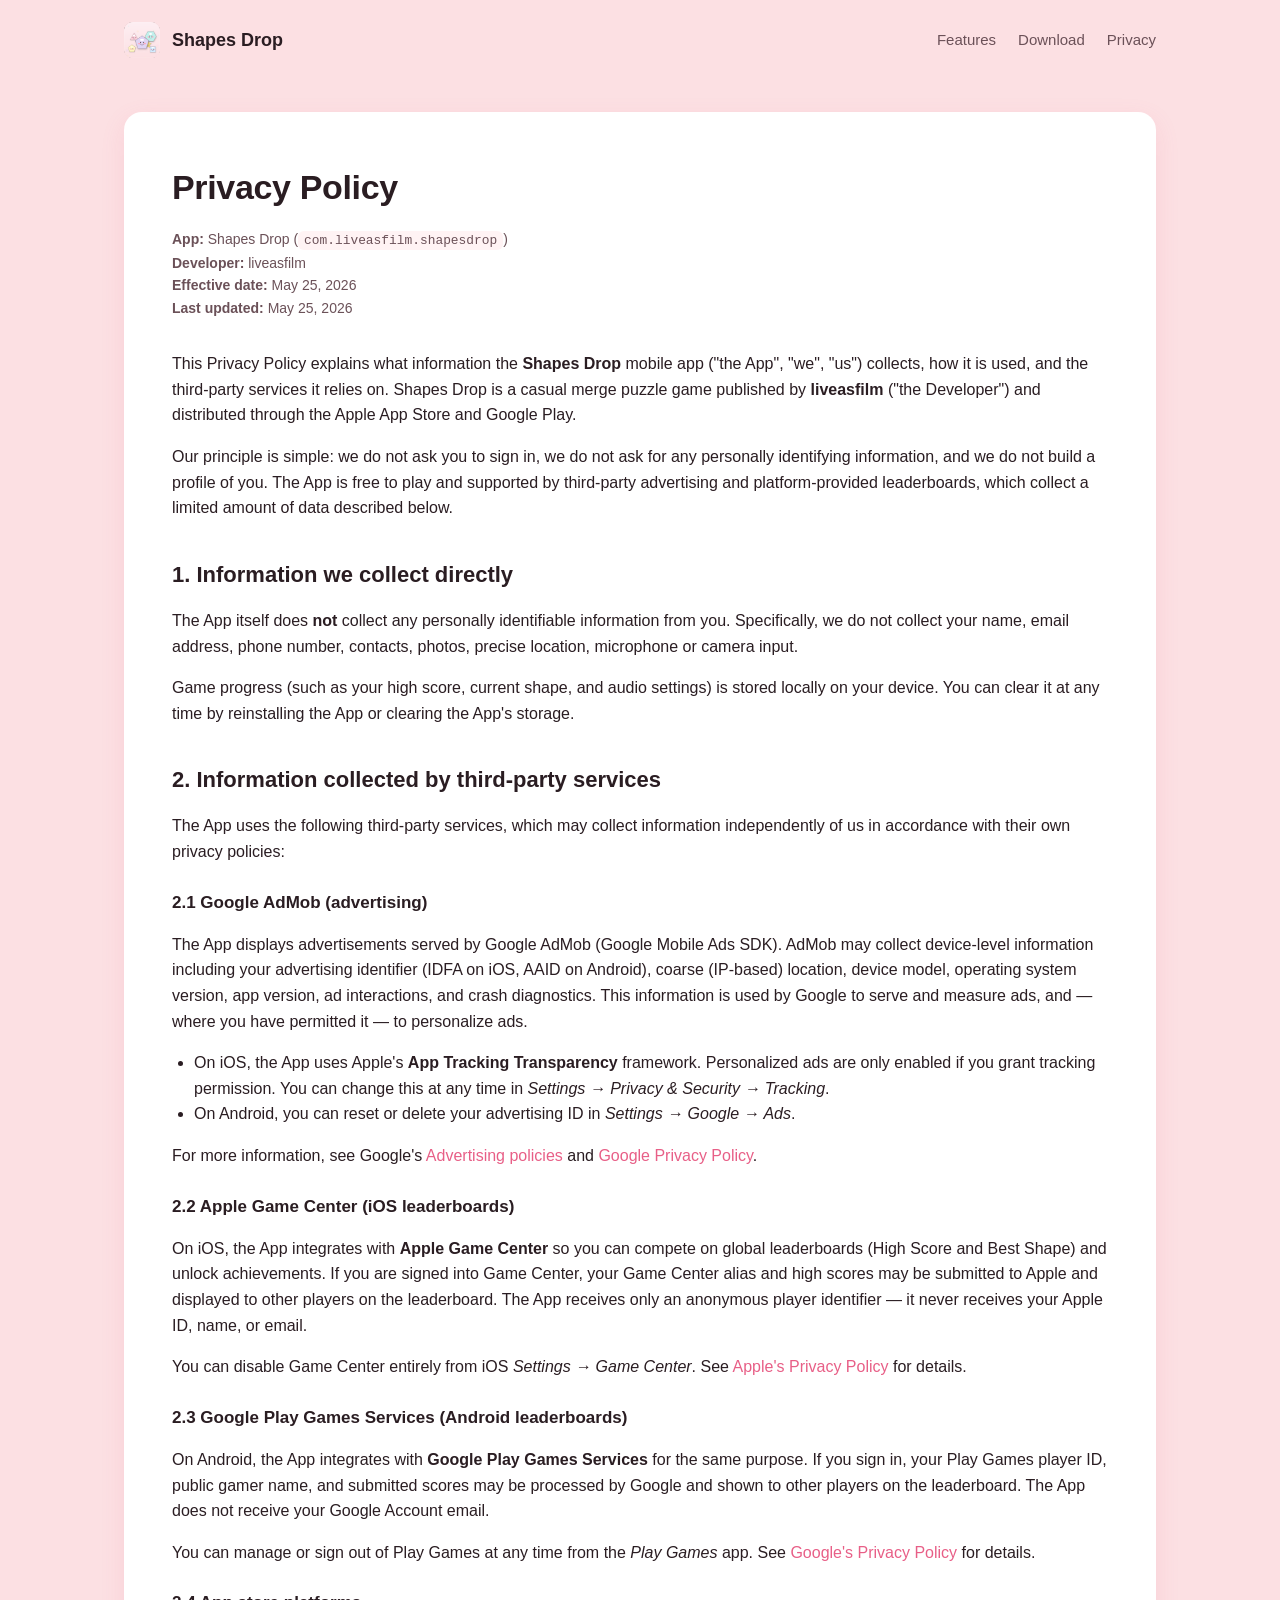
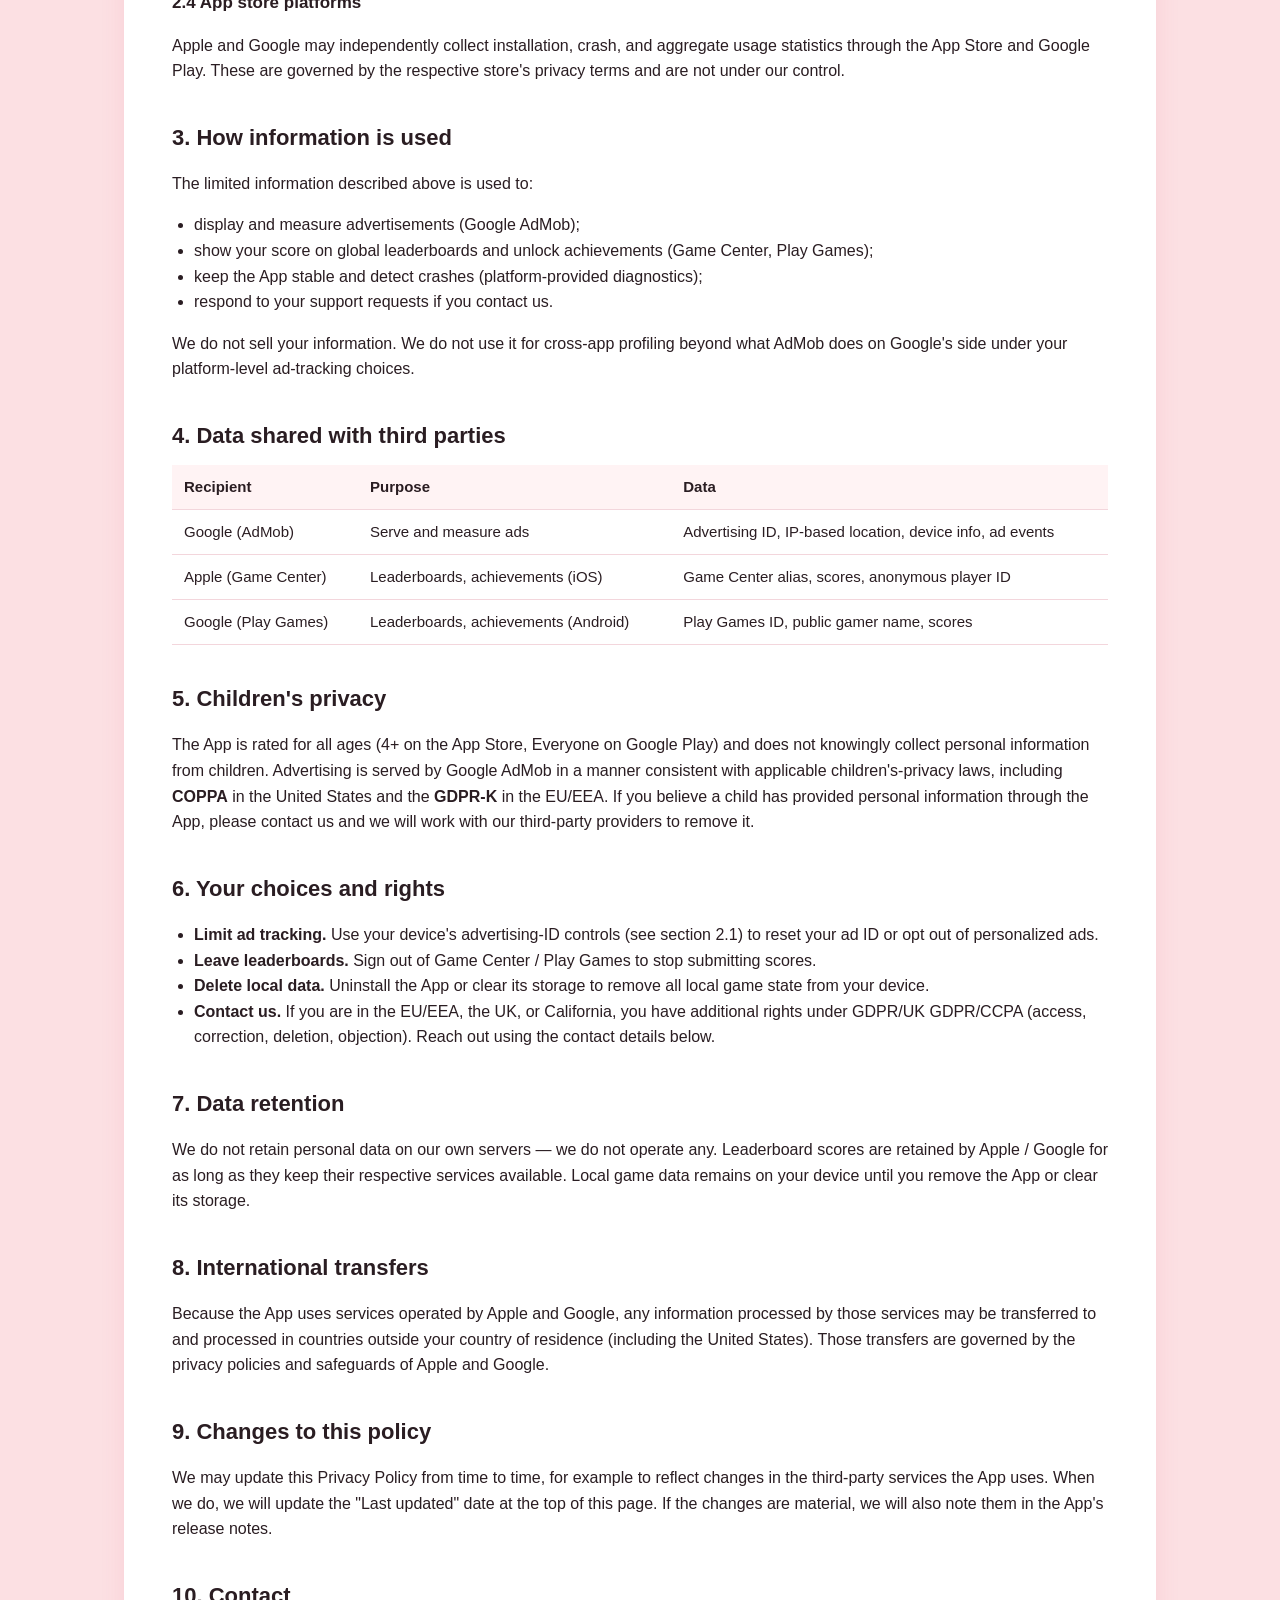
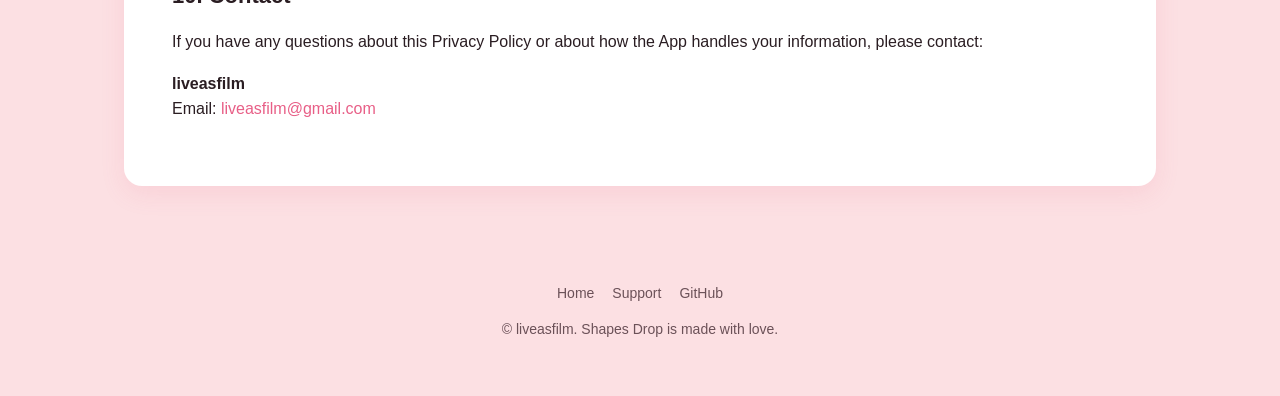
==== privacy.html @ ccb62297 "Initial site: marketing landing + privacy policy - index.html: hero, feature grid, special pieces, s" ====
<!doctype html>
<html lang="en">
  <head>
    <meta charset="utf-8" />
    <meta name="viewport" content="width=device-width, initial-scale=1" />
    <title>Privacy Policy — Shapes Drop</title>
    <meta
      name="description"
      content="Privacy policy for Shapes Drop, a free mobile merge puzzle game by liveasfilm."
    />
    <meta name="theme-color" content="#fce0e3" />
    <link rel="icon" type="image/png" href="assets/app_icon.png" />
    <link rel="stylesheet" href="styles.css" />
  </head>
  <body>
    <header class="site-header">
      <div class="container">
        <a class="brand" href="./">
          <img src="assets/app_icon.png" alt="Shapes Drop icon" />
          <span>Shapes Drop</span>
        </a>
        <nav class="nav">
          <a href="index.html#features">Features</a>
          <a href="index.html#download">Download</a>
          <a href="privacy.html">Privacy</a>
        </nav>
      </div>
    </header>

    <main class="container">
      <article class="doc">
        <h1>Privacy Policy</h1>
        <p class="meta">
          <strong>App:</strong> Shapes Drop (<code>com.liveasfilm.shapesdrop</code>)<br />
          <strong>Developer:</strong> liveasfilm<br />
          <strong>Effective date:</strong> May 25, 2026<br />
          <strong>Last updated:</strong> May 25, 2026
        </p>

        <p>
          This Privacy Policy explains what information the
          <strong>Shapes Drop</strong> mobile app ("the App", "we", "us")
          collects, how it is used, and the third-party services it relies on.
          Shapes Drop is a casual merge puzzle game published by
          <strong>liveasfilm</strong> ("the Developer") and distributed through
          the Apple App Store and Google Play.
        </p>

        <p>
          Our principle is simple: we do not ask you to sign in, we do not ask
          for any personally identifying information, and we do not build a
          profile of you. The App is free to play and supported by third-party
          advertising and platform-provided leaderboards, which collect a
          limited amount of data described below.
        </p>

        <h2>1. Information we collect directly</h2>
        <p>
          The App itself does <strong>not</strong> collect any personally
          identifiable information from you. Specifically, we do not collect
          your name, email address, phone number, contacts, photos, precise
          location, microphone or camera input.
        </p>
        <p>
          Game progress (such as your high score, current shape, and audio
          settings) is stored locally on your device. You can clear it at any
          time by reinstalling the App or clearing the App's storage.
        </p>

        <h2>2. Information collected by third-party services</h2>
        <p>
          The App uses the following third-party services, which may collect
          information independently of us in accordance with their own privacy
          policies:
        </p>

        <h3>2.1 Google AdMob (advertising)</h3>
        <p>
          The App displays advertisements served by Google AdMob (Google
          Mobile Ads SDK). AdMob may collect device-level information including
          your advertising identifier (IDFA on iOS, AAID on Android), coarse
          (IP-based) location, device model, operating system version, app
          version, ad interactions, and crash diagnostics. This information is
          used by Google to serve and measure ads, and — where you have
          permitted it — to personalize ads.
        </p>
        <ul>
          <li>
            On iOS, the App uses Apple's
            <strong>App Tracking Transparency</strong> framework. Personalized
            ads are only enabled if you grant tracking permission. You can
            change this at any time in
            <em>Settings → Privacy &amp; Security → Tracking</em>.
          </li>
          <li>
            On Android, you can reset or delete your advertising ID in
            <em>Settings → Google → Ads</em>.
          </li>
        </ul>
        <p>
          For more information, see Google's
          <a
            href="https://policies.google.com/technologies/ads"
            target="_blank"
            rel="noopener"
            >Advertising policies</a
          >
          and
          <a
            href="https://policies.google.com/privacy"
            target="_blank"
            rel="noopener"
            >Google Privacy Policy</a
          >.
        </p>

        <h3>2.2 Apple Game Center (iOS leaderboards)</h3>
        <p>
          On iOS, the App integrates with <strong>Apple Game Center</strong> so
          you can compete on global leaderboards (High Score and Best Shape) and
          unlock achievements. If you are signed into Game Center, your Game
          Center alias and high scores may be submitted to Apple and displayed
          to other players on the leaderboard. The App receives only an
          anonymous player identifier — it never receives your Apple ID,
          name, or email.
        </p>
        <p>
          You can disable Game Center entirely from iOS
          <em>Settings → Game Center</em>. See
          <a
            href="https://www.apple.com/legal/privacy/"
            target="_blank"
            rel="noopener"
            >Apple's Privacy Policy</a
          >
          for details.
        </p>

        <h3>2.3 Google Play Games Services (Android leaderboards)</h3>
        <p>
          On Android, the App integrates with
          <strong>Google Play Games Services</strong> for the same purpose. If
          you sign in, your Play Games player ID, public gamer name, and
          submitted scores may be processed by Google and shown to other players
          on the leaderboard. The App does not receive your Google Account
          email.
        </p>
        <p>
          You can manage or sign out of Play Games at any time from the
          <em>Play Games</em> app. See
          <a
            href="https://policies.google.com/privacy"
            target="_blank"
            rel="noopener"
            >Google's Privacy Policy</a
          >
          for details.
        </p>

        <h3>2.4 App store platforms</h3>
        <p>
          Apple and Google may independently collect installation, crash, and
          aggregate usage statistics through the App Store and Google Play.
          These are governed by the respective store's privacy terms and are
          not under our control.
        </p>

        <h2>3. How information is used</h2>
        <p>The limited information described above is used to:</p>
        <ul>
          <li>display and measure advertisements (Google AdMob);</li>
          <li>
            show your score on global leaderboards and unlock achievements
            (Game Center, Play Games);
          </li>
          <li>
            keep the App stable and detect crashes (platform-provided
            diagnostics);
          </li>
          <li>respond to your support requests if you contact us.</li>
        </ul>
        <p>
          We do not sell your information. We do not use it for
          cross-app profiling beyond what AdMob does on Google's side under
          your platform-level ad-tracking choices.
        </p>

        <h2>4. Data shared with third parties</h2>
        <table>
          <thead>
            <tr>
              <th>Recipient</th>
              <th>Purpose</th>
              <th>Data</th>
            </tr>
          </thead>
          <tbody>
            <tr>
              <td>Google (AdMob)</td>
              <td>Serve and measure ads</td>
              <td>Advertising ID, IP-based location, device info, ad events</td>
            </tr>
            <tr>
              <td>Apple (Game Center)</td>
              <td>Leaderboards, achievements (iOS)</td>
              <td>Game Center alias, scores, anonymous player ID</td>
            </tr>
            <tr>
              <td>Google (Play Games)</td>
              <td>Leaderboards, achievements (Android)</td>
              <td>Play Games ID, public gamer name, scores</td>
            </tr>
          </tbody>
        </table>

        <h2>5. Children's privacy</h2>
        <p>
          The App is rated for all ages (4+ on the App Store, Everyone on
          Google Play) and does not knowingly collect personal information from
          children. Advertising is served by Google AdMob in a manner consistent
          with applicable children's-privacy laws, including
          <strong>COPPA</strong> in the United States and the
          <strong>GDPR-K</strong> in the EU/EEA. If you believe a child has
          provided personal information through the App, please contact us and
          we will work with our third-party providers to remove it.
        </p>

        <h2>6. Your choices and rights</h2>
        <ul>
          <li>
            <strong>Limit ad tracking.</strong> Use your device's
            advertising-ID controls (see section 2.1) to reset your ad ID or
            opt out of personalized ads.
          </li>
          <li>
            <strong>Leave leaderboards.</strong> Sign out of Game Center / Play
            Games to stop submitting scores.
          </li>
          <li>
            <strong>Delete local data.</strong> Uninstall the App or clear its
            storage to remove all local game state from your device.
          </li>
          <li>
            <strong>Contact us.</strong> If you are in the EU/EEA, the UK, or
            California, you have additional rights under GDPR/UK GDPR/CCPA
            (access, correction, deletion, objection). Reach out using the
            contact details below.
          </li>
        </ul>

        <h2>7. Data retention</h2>
        <p>
          We do not retain personal data on our own servers — we do not operate
          any. Leaderboard scores are retained by Apple / Google for as long as
          they keep their respective services available. Local game data
          remains on your device until you remove the App or clear its
          storage.
        </p>

        <h2>8. International transfers</h2>
        <p>
          Because the App uses services operated by Apple and Google, any
          information processed by those services may be transferred to and
          processed in countries outside your country of residence (including
          the United States). Those transfers are governed by the privacy
          policies and safeguards of Apple and Google.
        </p>

        <h2>9. Changes to this policy</h2>
        <p>
          We may update this Privacy Policy from time to time, for example to
          reflect changes in the third-party services the App uses. When we do,
          we will update the "Last updated" date at the top of this page. If
          the changes are material, we will also note them in the App's
          release notes.
        </p>

        <h2>10. Contact</h2>
        <p>
          If you have any questions about this Privacy Policy or about how the
          App handles your information, please contact:
        </p>
        <p>
          <strong>liveasfilm</strong><br />
          Email:
          <a href="mailto:liveasfilm@gmail.com">liveasfilm@gmail.com</a>
        </p>
      </article>
    </main>

    <footer class="site-footer">
      <div class="container">
        <div class="links">
          <a href="index.html">Home</a>
          <a href="mailto:liveasfilm@gmail.com">Support</a>
          <a
            href="https://github.com/liveasfilm/shapes-drop"
            target="_blank"
            rel="noopener"
            >GitHub</a
          >
        </div>
        <div>© liveasfilm. Shapes Drop is made with love.</div>
      </div>
    </footer>
  </body>
</html>
---- styles.css ----
/* Shapes Drop — site styles */
:root {
  --bg: #fce0e3;
  --bg-soft: #fff3f4;
  --card: #ffffff;
  --ink: #2a1d22;
  --ink-soft: #6b5158;
  --pink: #ff7a9e;
  --pink-deep: #e85f87;
  --mint: #b6e3d4;
  --lemon: #ffe9a8;
  --lilac: #d9c8ff;
  --shadow: 0 8px 24px rgba(232, 95, 135, 0.12);
  --radius: 18px;
  --radius-sm: 12px;
  --maxw: 1080px;
  --font: "Inter", "SF Pro Text", -apple-system, BlinkMacSystemFont,
    "Helvetica Neue", "Segoe UI", "Apple SD Gothic Neo", "Noto Sans KR",
    sans-serif;
}

* {
  box-sizing: border-box;
}

html,
body {
  margin: 0;
  padding: 0;
}

body {
  background: var(--bg);
  color: var(--ink);
  font-family: var(--font);
  line-height: 1.6;
  -webkit-font-smoothing: antialiased;
}

a {
  color: var(--pink-deep);
  text-decoration: none;
}

a:hover {
  text-decoration: underline;
}

.container {
  max-width: var(--maxw);
  margin: 0 auto;
  padding: 0 24px;
}

/* ===== Header ===== */
.site-header {
  padding: 22px 0;
}

.site-header .container {
  display: flex;
  align-items: center;
  justify-content: space-between;
  gap: 16px;
}

.brand {
  display: flex;
  align-items: center;
  gap: 12px;
  font-weight: 700;
  font-size: 18px;
  color: var(--ink);
}

.brand img {
  width: 36px;
  height: 36px;
  border-radius: 9px;
}

.nav {
  display: flex;
  gap: 22px;
  font-weight: 500;
  font-size: 15px;
}

.nav a {
  color: var(--ink-soft);
}

.nav a:hover {
  color: var(--pink-deep);
  text-decoration: none;
}

/* ===== Hero ===== */
.hero {
  padding: 56px 0 32px;
  text-align: center;
}

.hero .icon {
  width: 112px;
  height: 112px;
  border-radius: 26px;
  box-shadow: var(--shadow);
  margin-bottom: 24px;
}

.hero h1 {
  font-size: clamp(36px, 6vw, 58px);
  margin: 0 0 14px;
  letter-spacing: -0.02em;
  line-height: 1.1;
}

.hero .tagline {
  font-size: clamp(18px, 2.4vw, 22px);
  color: var(--ink-soft);
  margin: 0 auto 28px;
  max-width: 640px;
}

.cta {
  display: inline-flex;
  align-items: center;
  gap: 10px;
  padding: 14px 26px;
  background: var(--pink);
  color: #fff;
  font-weight: 700;
  font-size: 16px;
  border-radius: 999px;
  box-shadow: var(--shadow);
  transition: transform 0.15s ease, background 0.15s ease;
}

.cta:hover {
  background: var(--pink-deep);
  text-decoration: none;
  transform: translateY(-1px);
}

.cta.secondary {
  background: #fff;
  color: var(--pink-deep);
}

.cta-row {
  display: flex;
  flex-wrap: wrap;
  justify-content: center;
  gap: 12px;
}

.cta small {
  display: block;
  font-size: 12px;
  font-weight: 500;
  opacity: 0.85;
}

/* ===== Sections ===== */
section {
  padding: 56px 0;
}

section h2 {
  font-size: clamp(26px, 4vw, 36px);
  margin: 0 0 12px;
  letter-spacing: -0.01em;
}

section .lead {
  color: var(--ink-soft);
  max-width: 640px;
  margin: 0 0 36px;
}

.section-head {
  text-align: center;
}

.section-head .lead {
  margin-left: auto;
  margin-right: auto;
}

/* ===== Feature grid ===== */
.features {
  display: grid;
  grid-template-columns: repeat(auto-fit, minmax(260px, 1fr));
  gap: 20px;
}

.feature {
  background: var(--card);
  padding: 26px;
  border-radius: var(--radius);
  box-shadow: var(--shadow);
}

.feature .emoji {
  display: inline-flex;
  align-items: center;
  justify-content: center;
  width: 44px;
  height: 44px;
  background: var(--bg-soft);
  border-radius: 12px;
  font-size: 22px;
  margin-bottom: 14px;
}

.feature h3 {
  margin: 0 0 6px;
  font-size: 18px;
}

.feature p {
  margin: 0;
  color: var(--ink-soft);
  font-size: 15px;
}

/* ===== Screenshots ===== */
.shots {
  display: grid;
  grid-template-columns: repeat(auto-fit, minmax(180px, 1fr));
  gap: 18px;
}

.shots img {
  width: 100%;
  height: auto;
  border-radius: var(--radius);
  box-shadow: var(--shadow);
  display: block;
  background: #fff;
}

/* ===== Specials ===== */
.specials {
  display: grid;
  grid-template-columns: repeat(auto-fit, minmax(280px, 1fr));
  gap: 20px;
}

.special {
  background: var(--card);
  padding: 26px;
  border-radius: var(--radius);
  box-shadow: var(--shadow);
}

.special h3 {
  margin: 0 0 8px;
  font-size: 20px;
}

.special p {
  margin: 0;
  color: var(--ink-soft);
}

/* ===== Footer ===== */
.site-footer {
  padding: 40px 0 56px;
  color: var(--ink-soft);
  font-size: 14px;
  text-align: center;
}

.site-footer .links {
  display: flex;
  flex-wrap: wrap;
  justify-content: center;
  gap: 18px;
  margin-bottom: 14px;
}

.site-footer .links a {
  color: var(--ink-soft);
}

/* ===== Privacy page ===== */
.doc {
  background: var(--card);
  padding: 48px;
  border-radius: var(--radius);
  box-shadow: var(--shadow);
  margin: 32px 0 56px;
}

.doc h1 {
  margin: 0 0 8px;
  font-size: 34px;
  letter-spacing: -0.01em;
}

.doc .meta {
  color: var(--ink-soft);
  font-size: 14px;
  margin-bottom: 32px;
}

.doc h2 {
  margin: 36px 0 12px;
  font-size: 22px;
}

.doc h3 {
  margin: 24px 0 8px;
  font-size: 17px;
}

.doc p,
.doc li {
  color: var(--ink);
  font-size: 16px;
}

.doc ul {
  padding-left: 22px;
}

.doc table {
  width: 100%;
  border-collapse: collapse;
  margin: 12px 0 18px;
  font-size: 15px;
}

.doc th,
.doc td {
  text-align: left;
  padding: 10px 12px;
  border-bottom: 1px solid #f3d6dc;
  vertical-align: top;
}

.doc th {
  background: var(--bg-soft);
  font-weight: 600;
}

.doc code {
  background: var(--bg-soft);
  padding: 2px 6px;
  border-radius: 6px;
  font-size: 0.92em;
}

@media (max-width: 640px) {
  .doc {
    padding: 28px 22px;
  }
  .nav {
    display: none;
  }
  section {
    padding: 40px 0;
  }
}
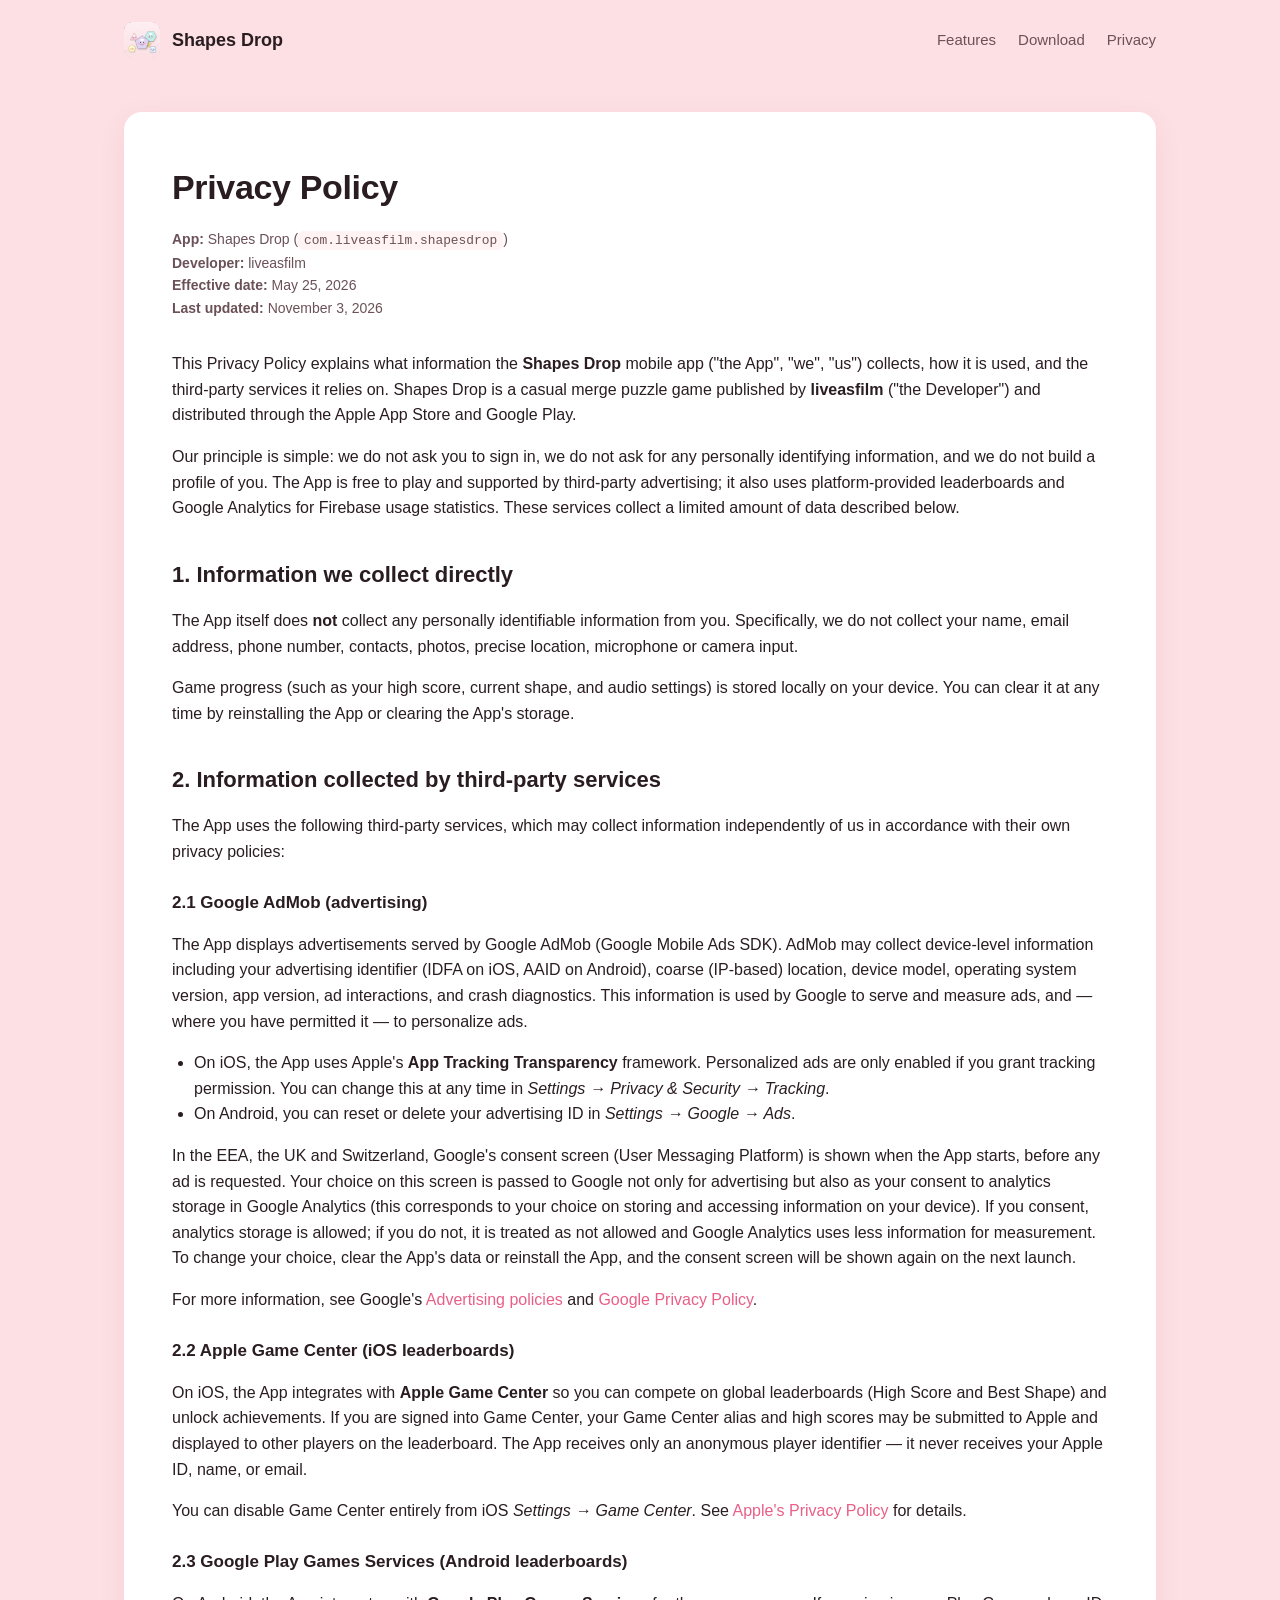
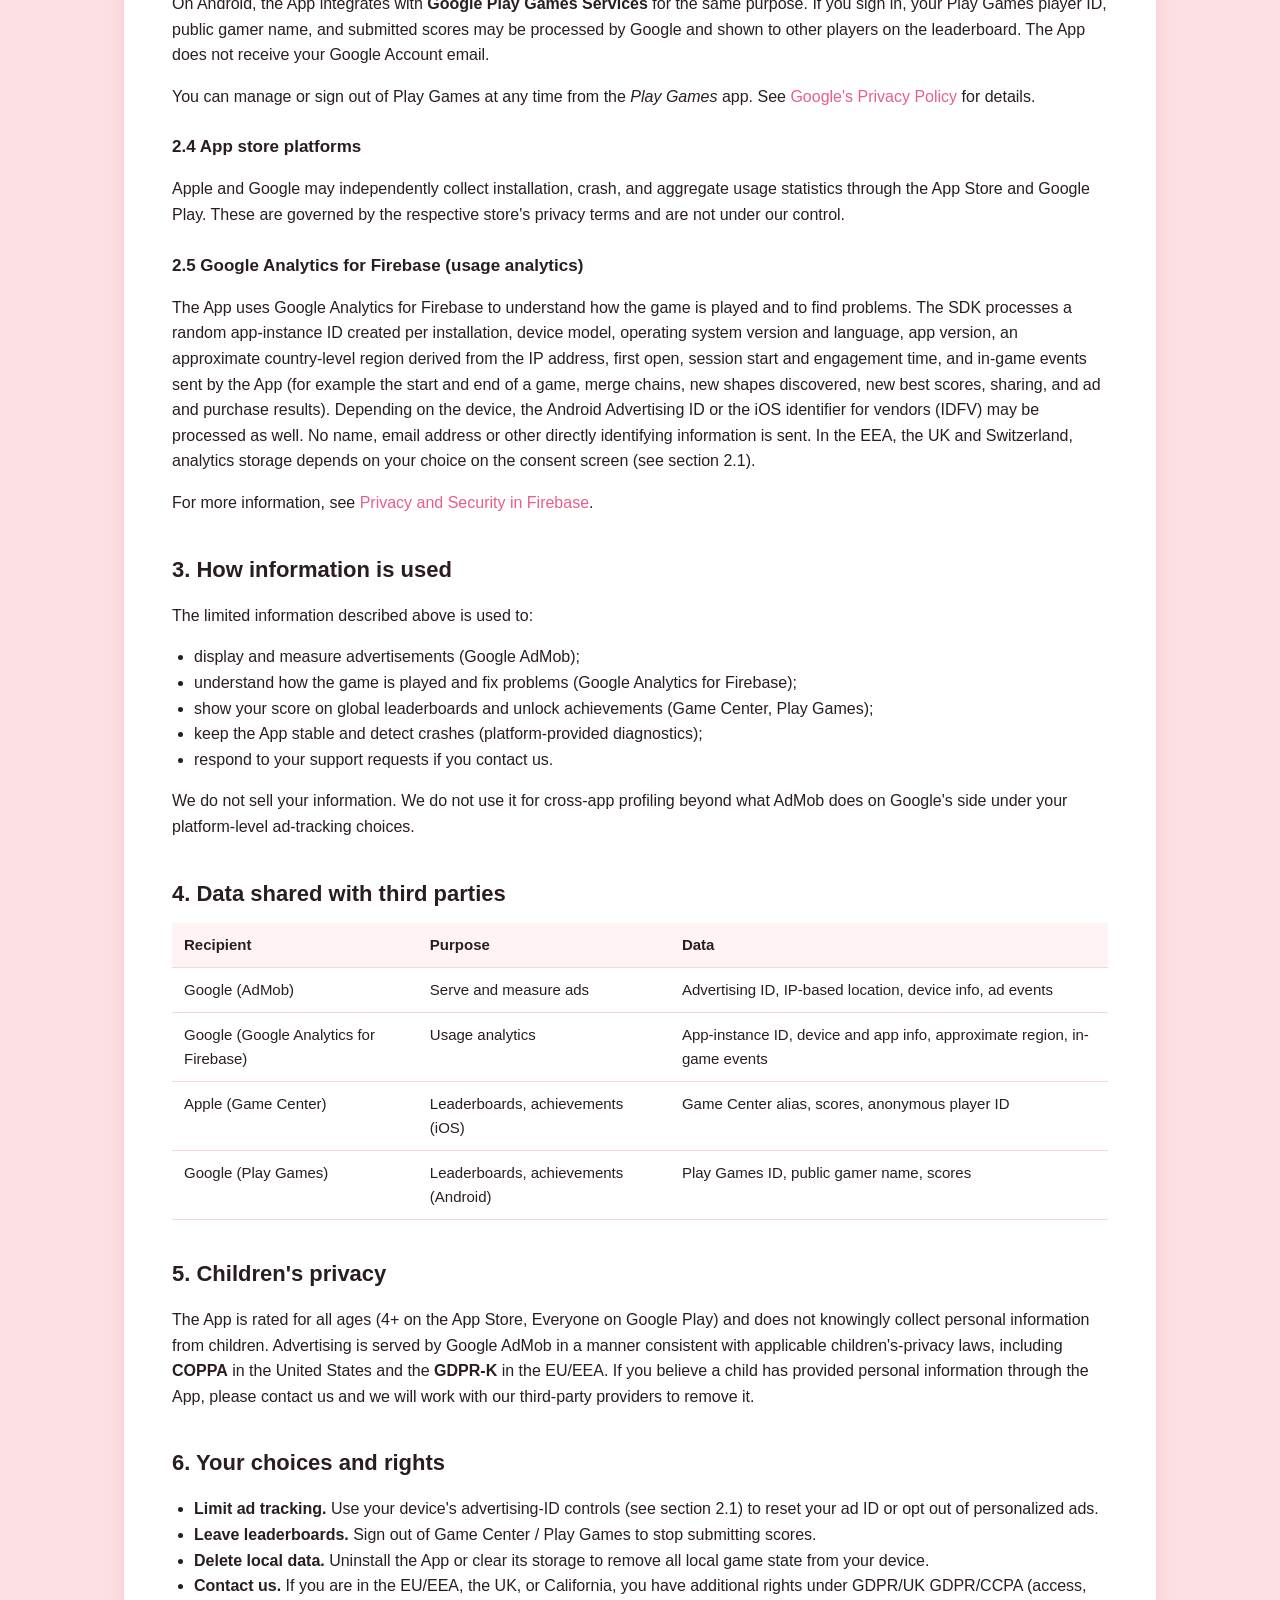
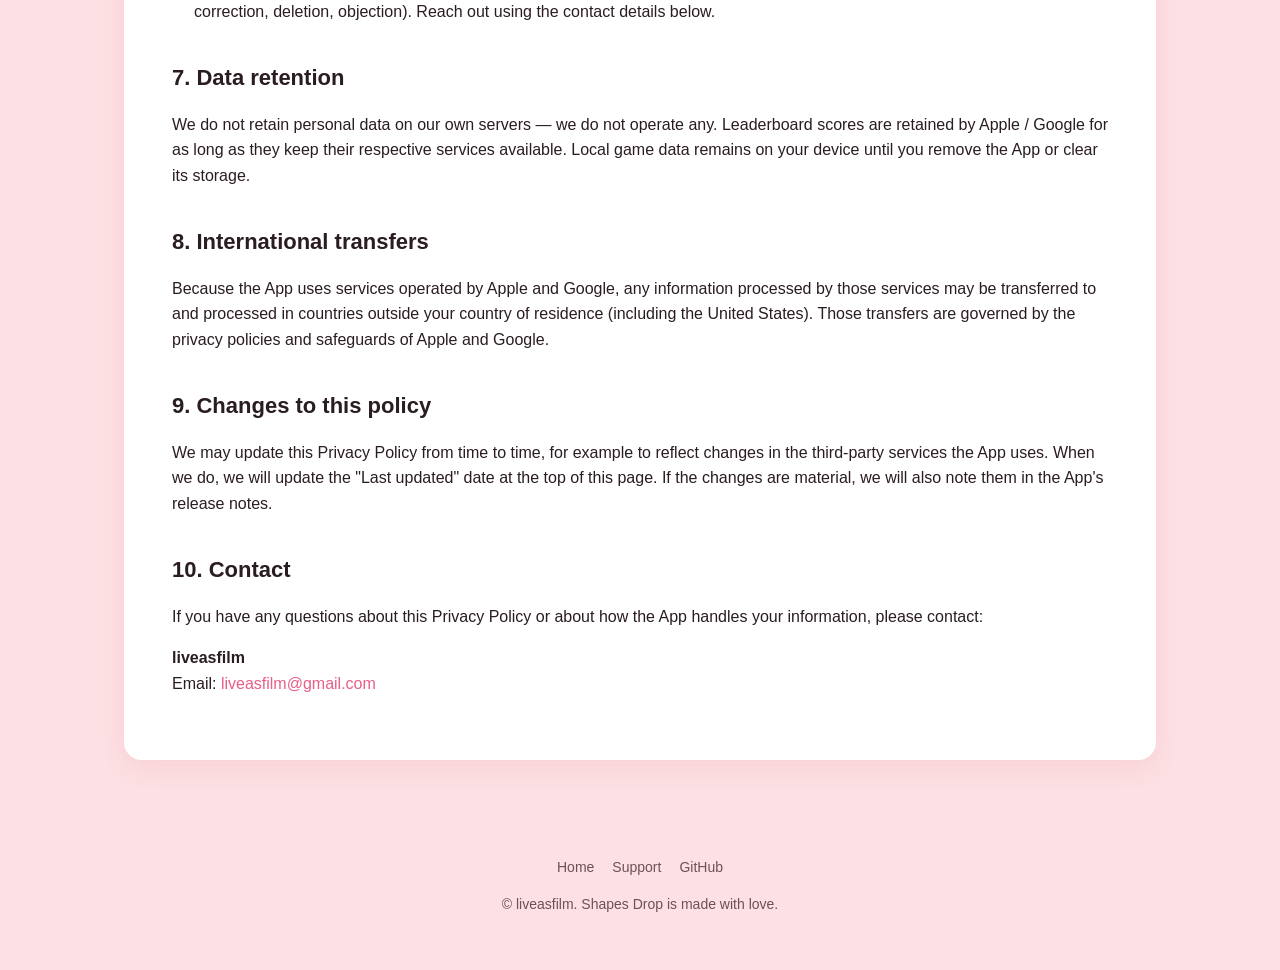
==== commit eb802676: "Disclose Google Analytics for Firebase and EEA consent in the privacy policy The app sends gameplay " ====
--- a/privacy.html
+++ b/privacy.html
@@ -34,7 +34,7 @@
           <strong>App:</strong> Shapes Drop (<code>com.liveasfilm.shapesdrop</code>)<br />
           <strong>Developer:</strong> liveasfilm<br />
           <strong>Effective date:</strong> May 25, 2026<br />
-          <strong>Last updated:</strong> May 25, 2026
+          <strong>Last updated:</strong> November 3, 2026
         </p>
 
         <p>
@@ -50,7 +50,8 @@
           Our principle is simple: we do not ask you to sign in, we do not ask
           for any personally identifying information, and we do not build a
           profile of you. The App is free to play and supported by third-party
-          advertising and platform-provided leaderboards, which collect a
+          advertising; it also uses platform-provided leaderboards and Google
+          Analytics for Firebase usage statistics. These services collect a
           limited amount of data described below.
         </p>
 
@@ -98,6 +99,18 @@
           </li>
         </ul>
         <p>
+          In the EEA, the UK and Switzerland, Google's consent screen (User
+          Messaging Platform) is shown when the App starts, before any ad is
+          requested. Your choice on this screen is passed to Google not only
+          for advertising but also as your consent to analytics storage in
+          Google Analytics (this corresponds to your choice on storing and
+          accessing information on your device). If you consent, analytics
+          storage is allowed; if you do not, it is treated as not allowed and
+          Google Analytics uses less information for measurement. To change
+          your choice, clear the App's data or reinstall the App, and the
+          consent screen will be shown again on the next launch.
+        </p>
+        <p>
           For more information, see Google's
           <a
             href="https://policies.google.com/technologies/ads"
@@ -165,11 +178,41 @@
           not under our control.
         </p>
 
+        <h3>2.5 Google Analytics for Firebase (usage analytics)</h3>
+        <p>
+          The App uses Google Analytics for Firebase to understand how the game
+          is played and to find problems. The SDK processes a random
+          app-instance ID created per installation, device model, operating
+          system version and language, app version, an approximate
+          country-level region derived from the IP address, first open,
+          session start and engagement time, and in-game events sent by the
+          App (for example the start and end of a game, merge chains, new
+          shapes discovered, new best scores, sharing, and ad and purchase
+          results). Depending on the device, the Android Advertising ID or the
+          iOS identifier for vendors (IDFV) may be processed as well. No name,
+          email address or other directly identifying information is sent. In
+          the EEA, the UK and Switzerland, analytics storage depends on your
+          choice on the consent screen (see section 2.1).
+        </p>
+        <p>
+          For more information, see
+          <a
+            href="https://firebase.google.com/support/privacy"
+            target="_blank"
+            rel="noopener"
+            >Privacy and Security in Firebase</a
+          >.
+        </p>
+
         <h2>3. How information is used</h2>
         <p>The limited information described above is used to:</p>
         <ul>
           <li>display and measure advertisements (Google AdMob);</li>
           <li>
+            understand how the game is played and fix problems (Google
+            Analytics for Firebase);
+          </li>
+          <li>
             show your score on global leaderboards and unlock achievements
             (Game Center, Play Games);
           </li>
@@ -199,6 +242,11 @@
               <td>Google (AdMob)</td>
               <td>Serve and measure ads</td>
               <td>Advertising ID, IP-based location, device info, ad events</td>
+            </tr>
+            <tr>
+              <td>Google (Google Analytics for Firebase)</td>
+              <td>Usage analytics</td>
+              <td>App-instance ID, device and app info, approximate region, in-game events</td>
             </tr>
             <tr>
               <td>Apple (Game Center)</td>
